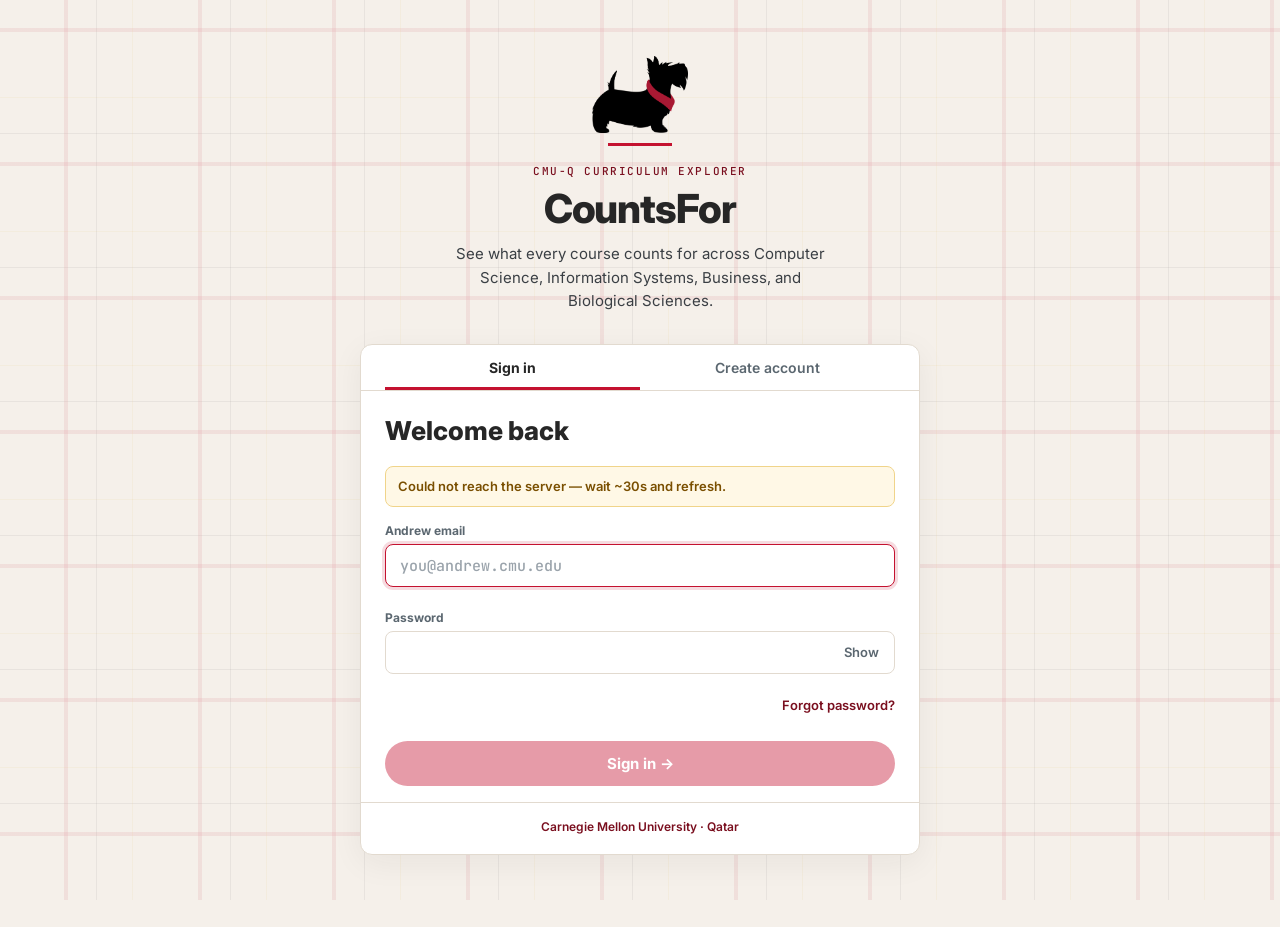
==== landing/index.html @ d48810f7 "Make Heritage Single landing the site entry point. Root index.html is now auth; the main app moves t" ====
<!DOCTYPE html>
<html lang="en">
<head>
  <meta charset="UTF-8" />
  <meta http-equiv="refresh" content="0;url=../index.html" />
  <link rel="canonical" href="../index.html" />
  <title>CountsFor — Redirecting…</title>
  <script>location.replace('../index.html' + location.search + location.hash);</script>
</head>
<body>
  <p><a href="../index.html">Continue to CountsFor</a></p>
</body>
</html>
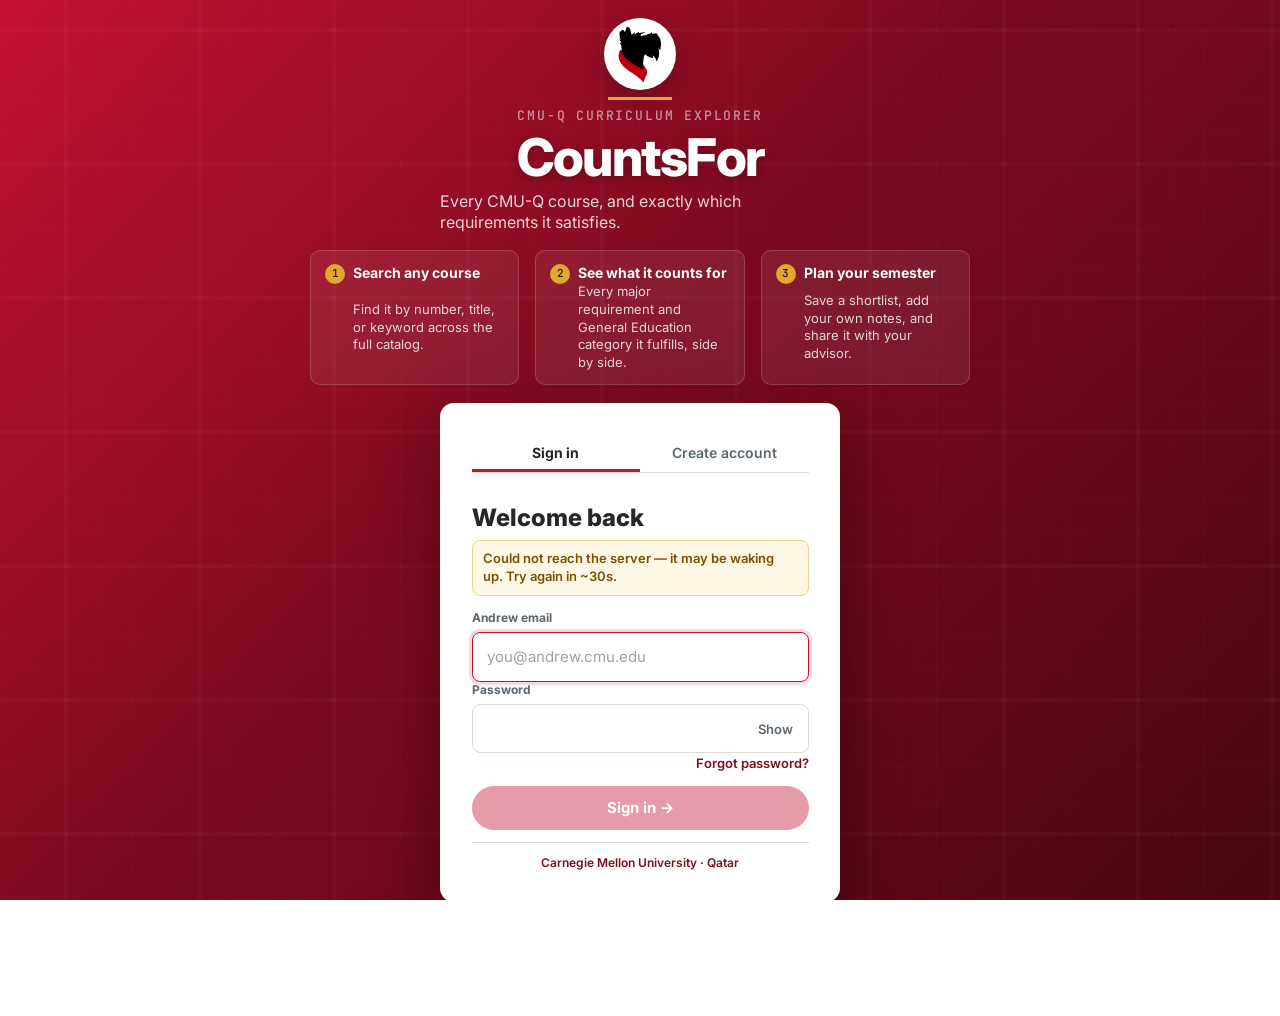
==== commit 6fd965a3: "feat(landing): first-run intro and no em dashes in user-facing copy Adds a three-step explainer to t" ====
--- a/landing/index.html
+++ b/landing/index.html
@@ -4,7 +4,7 @@
   <meta charset="UTF-8" />
   <meta http-equiv="refresh" content="0;url=../index.html" />
   <link rel="canonical" href="../index.html" />
-  <title>CountsFor — Redirecting…</title>
+  <title>CountsFor: Redirecting…</title>
   <script>location.replace('../index.html' + location.search + location.hash);</script>
 </head>
 <body>
